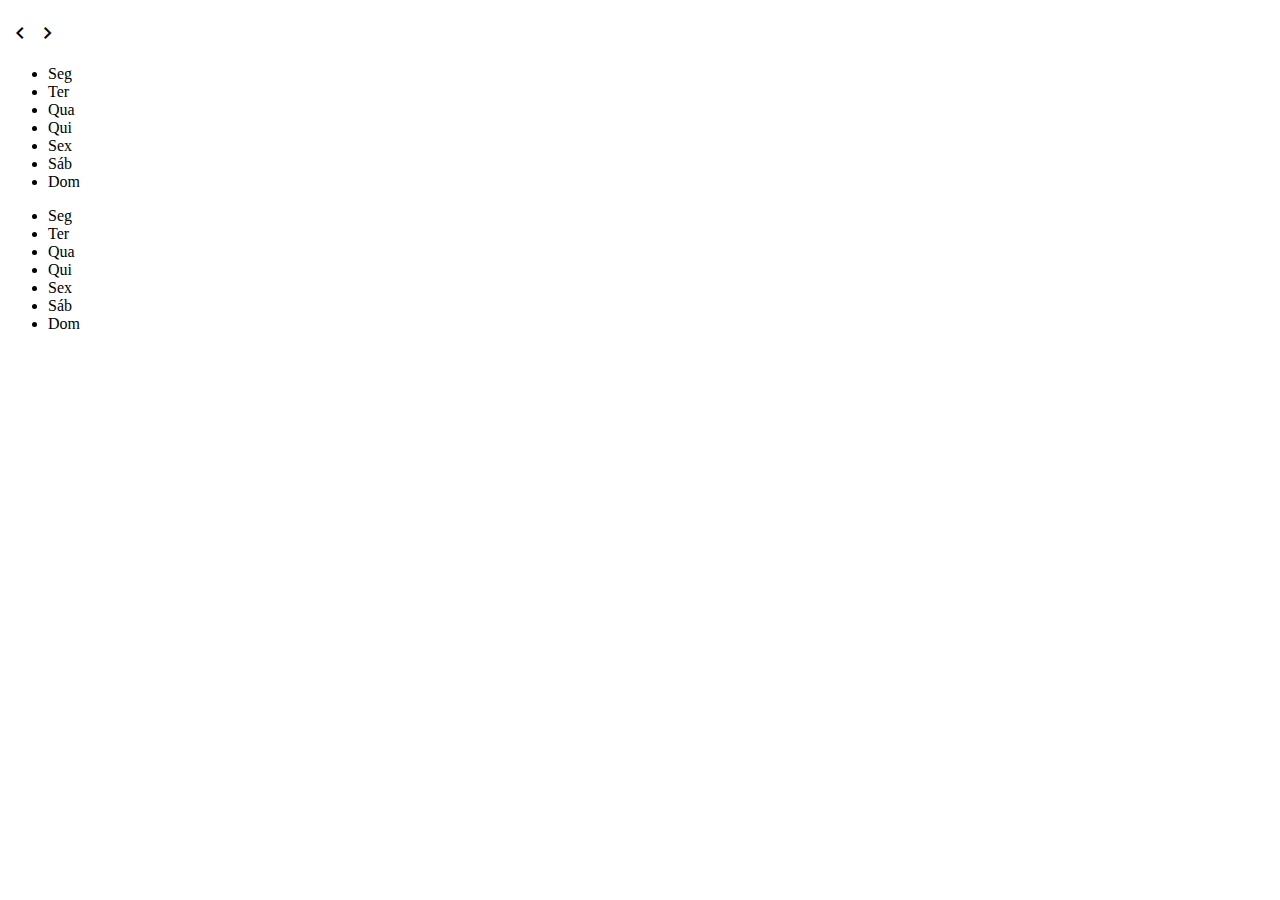
==== index.html @ b1d840e1 "Merge branch 'develop' of https://github.com/ViniMesquitaa/calendario-ifce into develop" ====
<!DOCTYPE html>
<html lang="pt-br">
  <head>
    <meta charset="UTF-8" />
    <meta name="viewport" content="width=device-width, initial-scale=1.0" />
    <link rel="stylesheet" href="./style/styles.css" />
    <link
      rel="stylesheet"
      href="https://fonts.googleapis.com/css2?family=Material+Symbols+Outlined&display=swap"
    />
    <title>Calendário Dinâmico</title>
  </head>
  <body>
    <div id="fullbody">
      <div class="wrapper">
        <div id="calendar">
          <div class="header">
            <h1 class="current-date"></h1>
            <div class="icons">
              <span id="prev" class="material-symbols-outlined"
                >chevron_left</span
              >
              <span id="next" class="material-symbols-outlined"
                >chevron_right</span
              >
            </div>
          </div>
  
          <ul class="weeks">
            <li>Seg</li>
            <li>Ter</li>
            <li>Qua</li>
            <li>Qui</li>
            <li>Sex</li>
            <li>Sáb</li>
            <li>Dom</li>
          </ul>
  
          <ul id="days" class="days">
          </ul>
        </div>

        <ul class="weeks">
          <li>Seg</li>
          <li>Ter</li>
          <li>Qua</li>
          <li>Qui</li>
          <li>Sex</li>
          <li>Sáb</li>
          <li>Dom</li>
        </ul>

        <ul id="days" class="days"></ul>
      </div>
    </div>
    

    <script src="script/script.js"></script>
  </body>
</html>
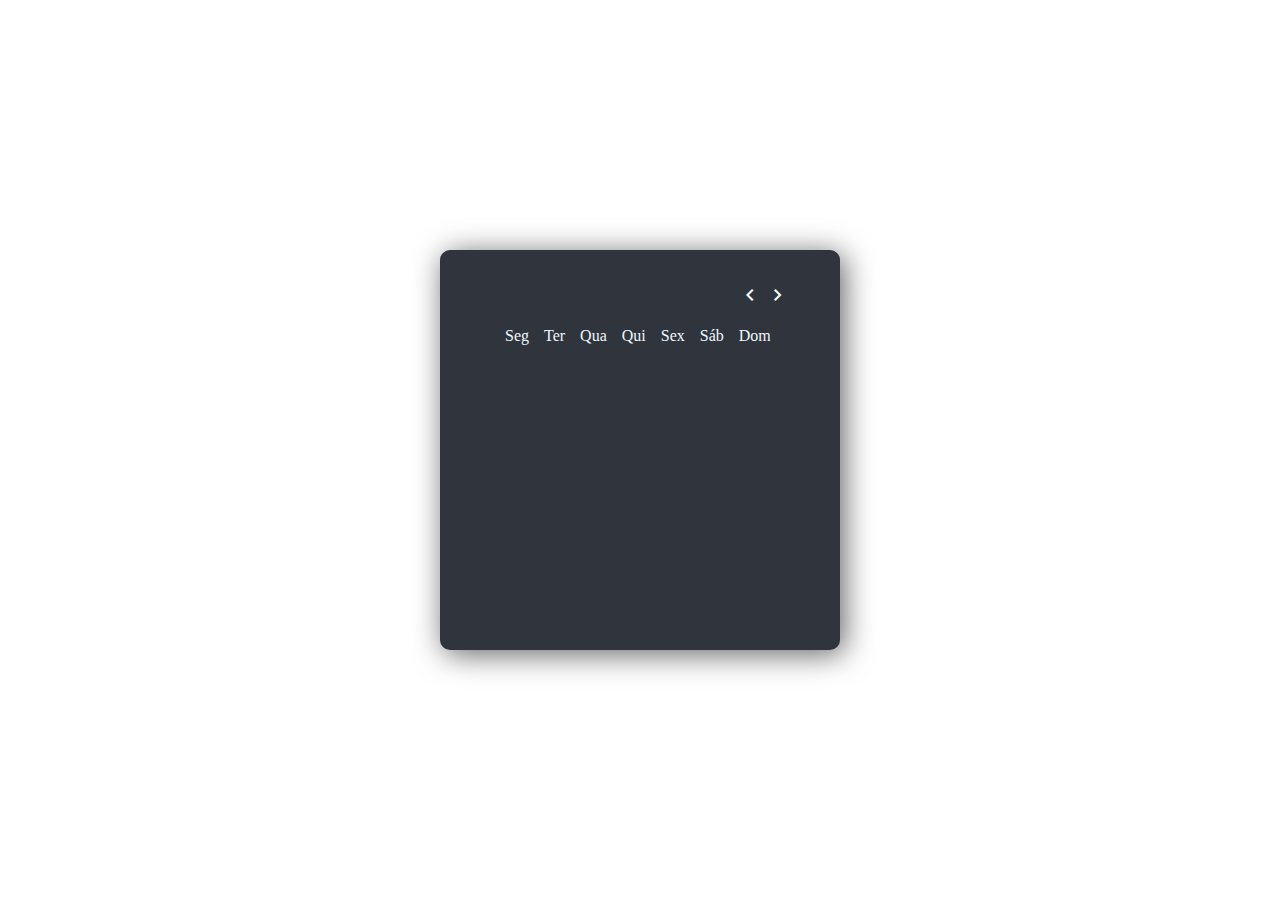
==== commit c81f87d9: "apagando a div fullbody" ====
--- a/index.html
+++ b/index.html
@@ -11,33 +11,18 @@
     <title>Calendário Dinâmico</title>
   </head>
   <body>
-    <div id="fullbody">
-      <div class="wrapper">
-        <div id="calendar">
-          <div class="header">
-            <h1 class="current-date"></h1>
-            <div class="icons">
-              <span id="prev" class="material-symbols-outlined"
-                >chevron_left</span
-              >
-              <span id="next" class="material-symbols-outlined"
-                >chevron_right</span
-              >
-            </div>
+    <div class="wrapper">
+      <div id="calendar">
+        <div class="header">
+          <h1 class="current-date"></h1>
+          <div class="icons">
+            <span id="prev" class="material-symbols-outlined"
+              >chevron_left</span
+            >
+            <span id="next" class="material-symbols-outlined"
+              >chevron_right</span
+            >
           </div>
-  
-          <ul class="weeks">
-            <li>Seg</li>
-            <li>Ter</li>
-            <li>Qua</li>
-            <li>Qui</li>
-            <li>Sex</li>
-            <li>Sáb</li>
-            <li>Dom</li>
-          </ul>
-  
-          <ul id="days" class="days">
-          </ul>
         </div>
 
         <ul class="weeks">
@@ -53,7 +38,6 @@
         <ul id="days" class="days"></ul>
       </div>
     </div>
-    
 
     <script src="script/script.js"></script>
   </body>
--- a/style/styles.css
+++ b/style/styles.css
@@ -0,0 +1,134 @@
+* {
+  margin: 0;
+  padding: 0;
+  box-sizing: border-box;
+}
+
+:root {
+  --color-primary: aliceblue;
+  --background-calendar: #2f343d;
+}
+
+body {
+  display: flex;
+  justify-content: center;
+  align-items: center;
+  height: 100vh;
+  font-family: Poppins;
+}
+
+.wrapper {
+  width: 600px;
+  height: 600px;
+  display: flex;
+  justify-content: center;
+  align-items: center;
+  background-color: var(--background-calendar);
+  border-radius: 10px;
+  box-shadow: 4px 4px 30px 0px rgba(0, 0, 0, 0.33);
+}
+
+#calendar {
+  width: 400x;
+  height: 500px;
+}
+
+.header {
+  height: 30px;
+  width: 100%;
+  display: flex;
+  color: var(--color-primary);
+  justify-content: space-between;
+  align-items: center;
+}
+
+.weeks {
+  display: flex;
+  gap: 17px;
+  font-size: 28px;
+  list-style-type: none;
+  color: var(--color-primary);
+  padding-top: 1rem;
+}
+
+#next,
+#prev {
+  cursor: pointer;
+  display: inline-block;
+  user-select: none;
+  &:hover {
+    opacity: 0.8;
+  }
+}
+
+@media (max-width: 1919px) {
+  .header {
+    height: 30px;
+    width: 300px;
+    display: flex;
+    color: var(--color-primary);
+    justify-content: space-between;
+    align-items: center;
+  }
+
+  .header h1 {
+    font-size: 25px;
+  }
+  .wrapper {
+    width: 400px;
+    height: 400px;
+    display: flex;
+    justify-content: center;
+    align-items: center;
+    border-radius: 10px;
+    box-shadow: 4px 4px 30px 0px rgba(0, 0, 0, 0.623);
+  }
+
+  #calendar {
+    width: 300px;
+    height: 400px;
+    padding-top: 2rem;
+  }
+
+  .weeks {
+    display: flex;
+    gap: 15px;
+    font-size: 16px;
+    list-style-type: none;
+    color: aliceblue;
+    padding: 15px;
+  }
+
+  .weeks li {
+    font-weight: 400;
+  }
+}
+.days {
+  display: grid;
+  grid-template-columns: repeat(7, 1fr);
+  gap: 5px;
+}
+
+.days li {
+  list-style: none;
+  text-align: center;
+  font-size: 15px;
+  color: white;
+  padding: 10px;
+  border-radius: 5px;
+  transition: background 0.5s;
+}
+
+.days li.today {
+  background-color: #806a8d;
+  font-weight: bold;
+}
+
+.days li.last-days {
+  color: rgba(255, 255, 255, 0.5);
+}
+
+.days li:hover {
+  background-color: var(--hover-color);
+  cursor: pointer;
+}
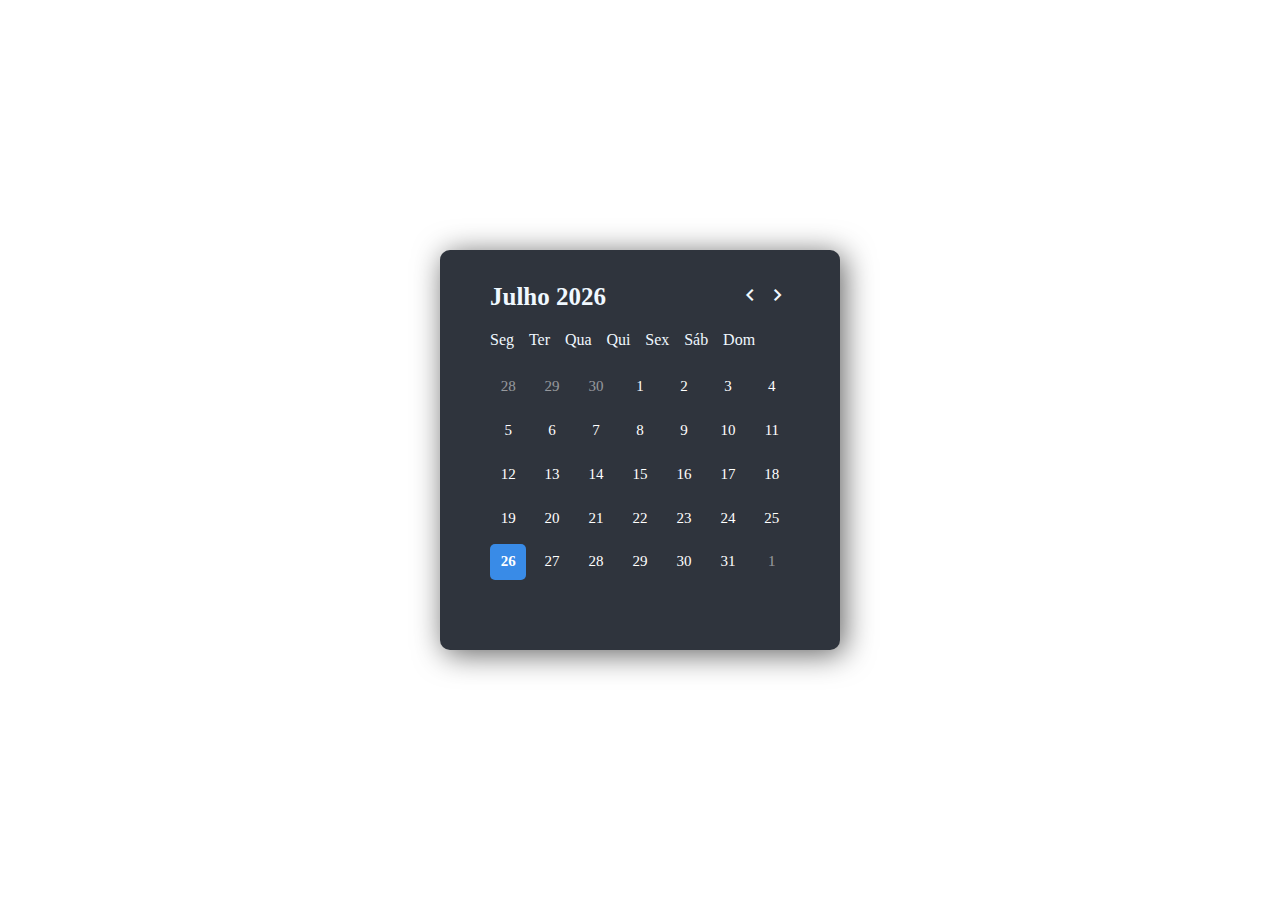
==== commit 7919d724: "consertando raiz do diretorio" ====
--- a/index.html
+++ b/index.html
@@ -16,10 +16,10 @@
         <div class="header">
           <h1 class="current-date"></h1>
           <div class="icons">
-            <span id="prev" class="material-symbols-outlined"
+            <span id="prev" class="material-symbols-outlined" onclick="navigate(-1)"
               >chevron_left</span
             >
-            <span id="next" class="material-symbols-outlined"
+            <span id="next" class="material-symbols-outlined" onclick="navigate(1)"
               >chevron_right</span
             >
           </div>
--- a/style/styles.css
+++ b/style/styles.css
@@ -44,11 +44,12 @@
 
 .weeks {
   display: flex;
-  gap: 17px;
+  gap: 16px;
   font-size: 28px;
   list-style-type: none;
+
   color: var(--color-primary);
-  padding-top: 1rem;
+  padding: 1.2rem 0 1.2rem 0;
 }
 
 #next,
@@ -59,6 +60,36 @@
   &:hover {
     opacity: 0.8;
   }
+}
+.days {
+  display: grid;
+  grid-template-columns: repeat(7, 1fr);  
+  justify-content: center;
+  align-items: center;
+}
+
+.days li {
+  list-style: none;
+  text-align: center;
+  font-size: 24px;
+  color: white;
+  padding: 1.2rem;
+  border-radius: 5px;
+  transition: background 0.5s;  
+}
+
+.days li.today {
+  background-color: #398be7;
+  font-weight: 600;
+}
+
+.days li.last-days {
+  color: rgba(255, 255, 255, 0.5);
+}
+
+.days li:hover {
+  background-color: var(--hover-color);
+  cursor: pointer;
 }
 
 @media (max-width: 1919px) {
@@ -92,43 +123,32 @@
 
   .weeks {
     display: flex;
-    gap: 15px;
+    gap: 14.9px;
     font-size: 16px;
     list-style-type: none;
     color: aliceblue;
-    padding: 15px;
+   
   }
 
   .weeks li {
     font-weight: 400;
   }
+
+  .days {
+    display: grid;
+    grid-template-columns: repeat(7, 1fr);
+    gap: 7.7px;
+    justify-content: center;
+    align-items: center;
+  }
+
+  .days li {
+    list-style: none;
+    text-align: center;
+    font-size: 15px;
+    color: white;
+    padding: 0.6rem;
+    border-radius: 5px;
+    transition: background 0.5s;
+  }
 }
-.days {
-  display: grid;
-  grid-template-columns: repeat(7, 1fr);
-  gap: 5px;
-}
-
-.days li {
-  list-style: none;
-  text-align: center;
-  font-size: 15px;
-  color: white;
-  padding: 10px;
-  border-radius: 5px;
-  transition: background 0.5s;
-}
-
-.days li.today {
-  background-color: #806a8d;
-  font-weight: bold;
-}
-
-.days li.last-days {
-  color: rgba(255, 255, 255, 0.5);
-}
-
-.days li:hover {
-  background-color: var(--hover-color);
-  cursor: pointer;
-}
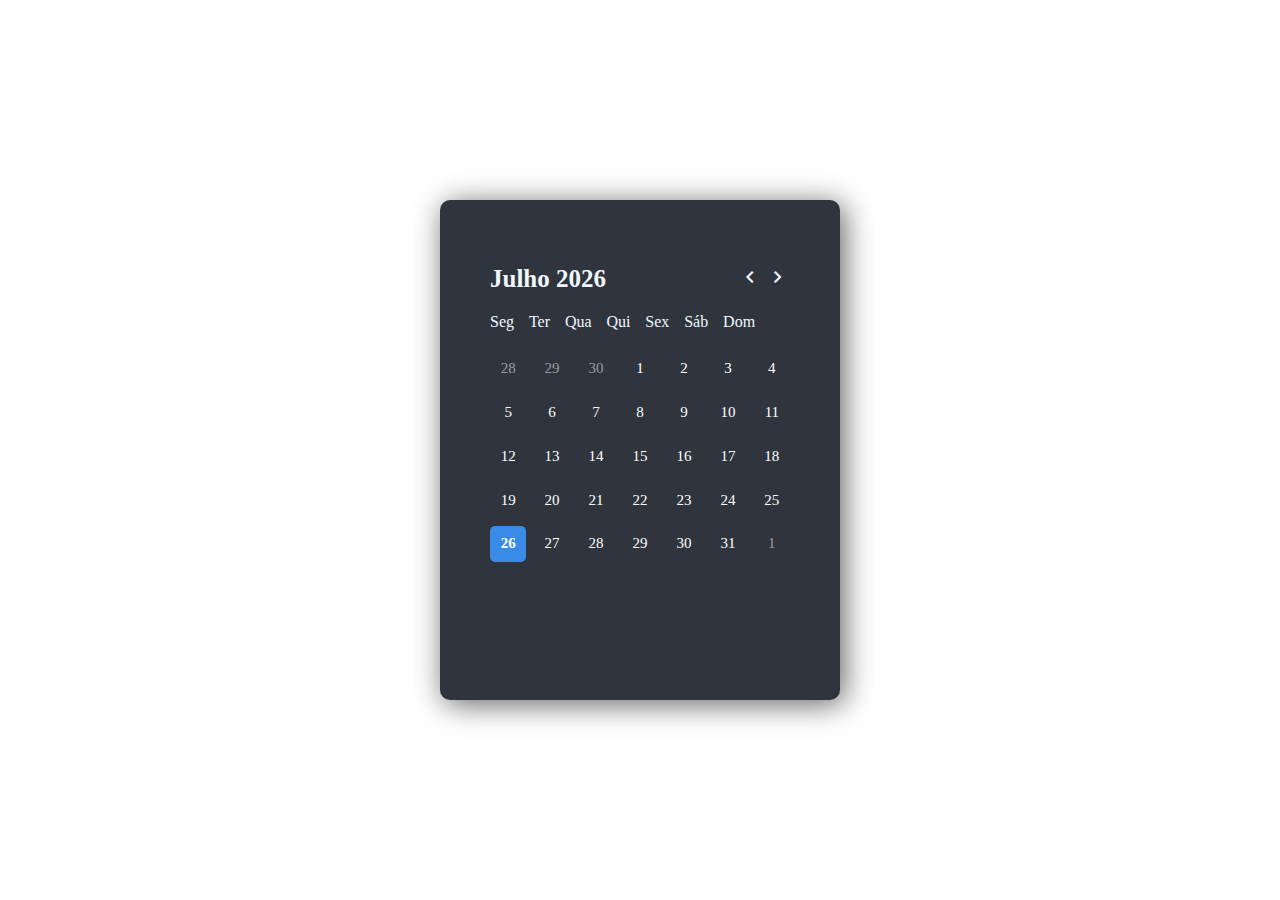
==== commit 6a2feb11: "add event onclick on buttons" ====
--- a/index.html
+++ b/index.html
@@ -16,10 +16,16 @@
         <div class="header">
           <h1 class="current-date"></h1>
           <div class="icons">
-            <span id="prev" class="material-symbols-outlined" onclick="navigate(-1)"
+            <span
+              id="prev"
+              class="material-symbols-outlined"
+              onclick="navigate(-1)"
               >chevron_left</span
             >
-            <span id="next" class="material-symbols-outlined" onclick="navigate(1)"
+            <span
+              id="next"
+              class="material-symbols-outlined"
+              onclick="navigate(1)"
               >chevron_right</span
             >
           </div>
--- a/style/styles.css
+++ b/style/styles.css
@@ -19,10 +19,10 @@
 
 .wrapper {
   width: 600px;
-  height: 600px;
+  height: 700px;
   display: flex;
   justify-content: center;
-  align-items: center;
+  padding-top: 4rem;
   background-color: var(--background-calendar);
   border-radius: 10px;
   box-shadow: 4px 4px 30px 0px rgba(0, 0, 0, 0.33);
@@ -107,10 +107,10 @@
   }
   .wrapper {
     width: 400px;
-    height: 400px;
+    height: 500px;
     display: flex;
     justify-content: center;
-    align-items: center;
+    
     border-radius: 10px;
     box-shadow: 4px 4px 30px 0px rgba(0, 0, 0, 0.623);
   }
@@ -118,7 +118,7 @@
   #calendar {
     width: 300px;
     height: 400px;
-    padding-top: 2rem;
+    
   }
 
   .weeks {
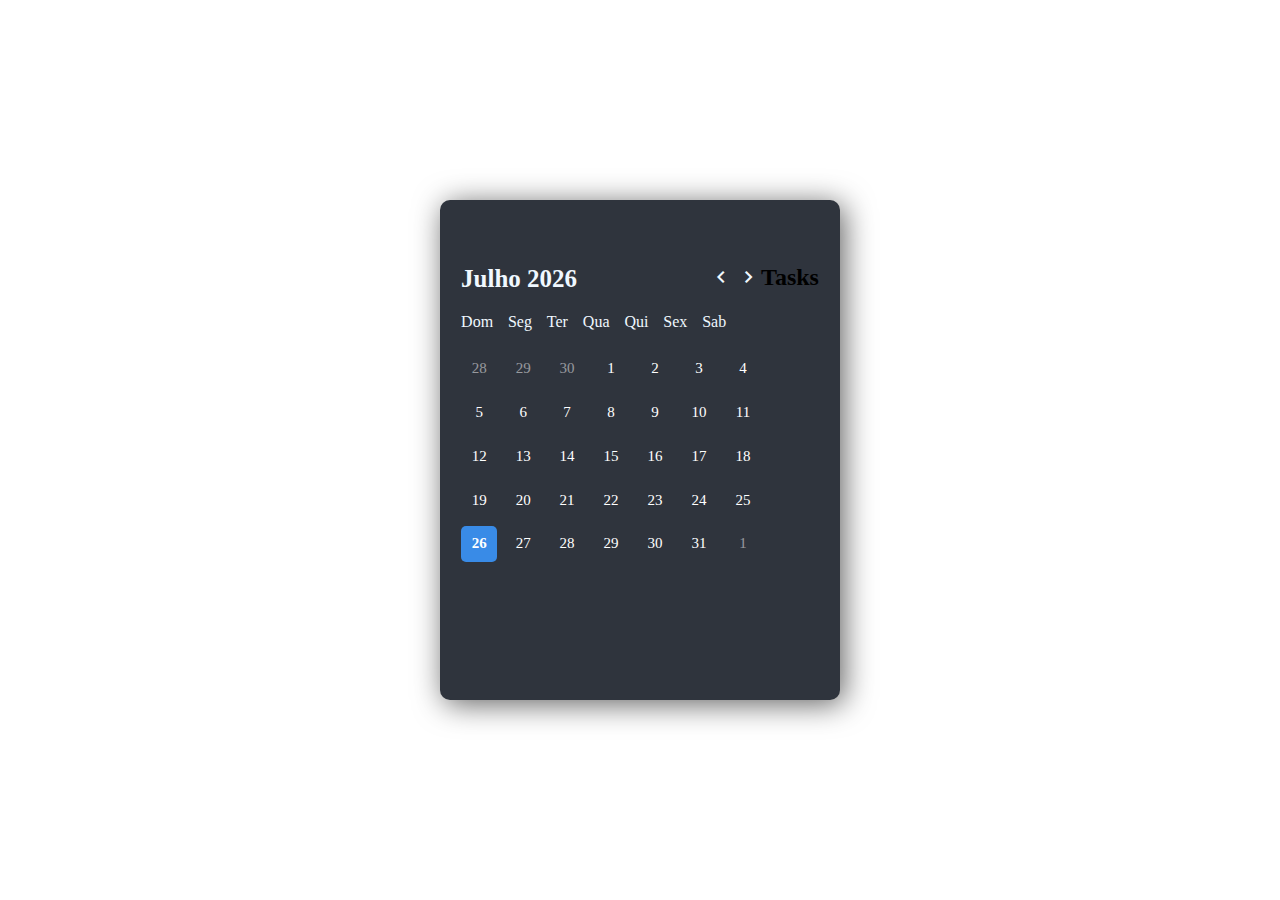
==== commit f265048e: "Adicionando as tas e arrumando os dias de semana" ====
--- a/index.html
+++ b/index.html
@@ -30,20 +30,28 @@
             >
           </div>
         </div>
+        
 
         <ul class="weeks">
+          <li>Dom</li>
           <li>Seg</li>
           <li>Ter</li>
           <li>Qua</li>
           <li>Qui</li>
           <li>Sex</li>
-          <li>Sáb</li>
-          <li>Dom</li>
+          <li>Sab</li>
         </ul>
 
         <ul id="days" class="days"></ul>
       </div>
+
+      <div id="show-tasks">
+        <div class="header-tasks">
+          <h2>Tasks</h2>
+        </div>
+      </div>
     </div>
+     
 
     <script src="script/script.js"></script>
   </body>
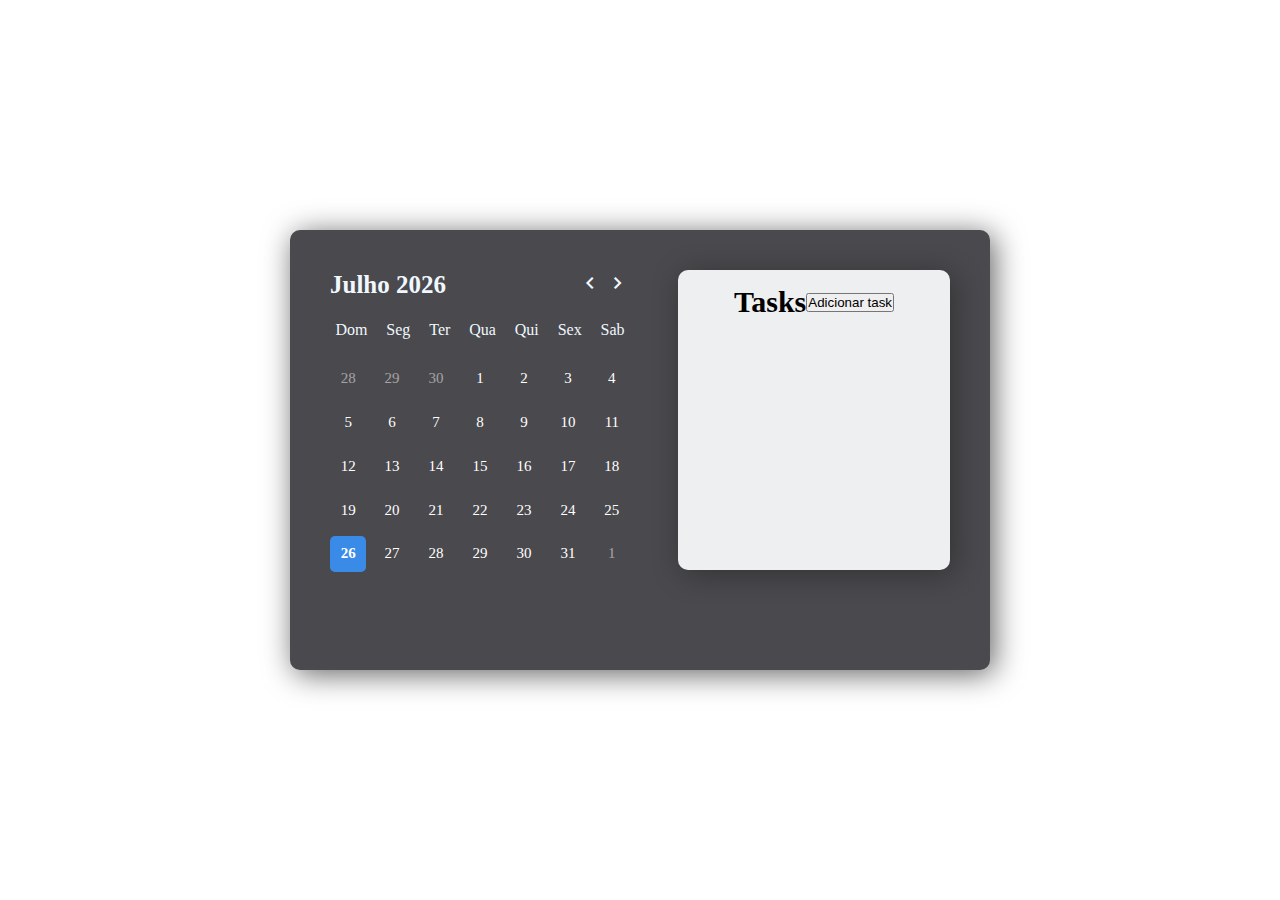
==== commit b6999f7b: "Função addTask (incompleta)" ====
--- a/index.html
+++ b/index.html
@@ -48,6 +48,7 @@
       <div id="show-tasks">
         <div class="header-tasks">
           <h2>Tasks</h2>
+          <button type="button" id="btnAddTask" onclick="addTask()">Adicionar task</button>
         </div>
       </div>
     </div>
--- a/style/styles.css
+++ b/style/styles.css
@@ -1,3 +1,5 @@
+@import url('https://fonts.googleapis.com/css2?family=Poppins:ital,wght@0,100;0,200;0,300;0,400;0,500;0,600;0,700;0,800;0,900;1,100;1,200;1,300;1,400;1,500;1,600;1,700;1,800;1,900&display=swap');
+
 * {
   margin: 0;
   padding: 0;
@@ -6,7 +8,7 @@
 
 :root {
   --color-primary: aliceblue;
-  --background-calendar: #2f343d;
+  --background-calendar: #4a494d;
 }
 
 body {
@@ -14,7 +16,6 @@
   justify-content: center;
   align-items: center;
   height: 100vh;
-  font-family: Poppins;
 }
 
 .wrapper {
@@ -106,32 +107,32 @@
     font-size: 25px;
   }
   .wrapper {
-    width: 400px;
-    height: 500px;
+    width: 700px;
+    height:440px;
     display: flex;
-    justify-content: center;
-    
+    justify-content: start;
     border-radius: 10px;
     box-shadow: 4px 4px 30px 0px rgba(0, 0, 0, 0.623);
+    padding: 40px;
   }
 
   #calendar {
     width: 300px;
     height: 400px;
-    
   }
 
   .weeks {
     display: flex;
+    justify-content: center;
     gap: 14.9px;
     font-size: 16px;
     list-style-type: none;
     color: aliceblue;
-   
   }
 
   .weeks li {
     font-weight: 400;
+    padding: 2px;
   }
 
   .days {
@@ -140,6 +141,7 @@
     gap: 7.7px;
     justify-content: center;
     align-items: center;
+    
   }
 
   .days li {
@@ -151,4 +153,31 @@
     border-radius: 5px;
     transition: background 0.5s;
   }
+
+  #show-tasks{
+    width: 300px;
+    height: 300px;
+    background-color: #eeeff1;
+    border-radius: 10px;
+    display: flex;
+    justify-content: center;
+    margin-left: 3rem;
+    box-shadow: 4px 4px 30px 0px rgba(0, 0, 0, 0.33);
+
+
+  }
+
+  .header-tasks{
+    height: 30px;
+    width: 100%;
+    display: flex;
+    justify-content: center;
+    align-items: center;
+    padding: 2rem;
+  }
+
+  .header-tasks h2{
+    font-size: 30px;
+  }
+  
 }
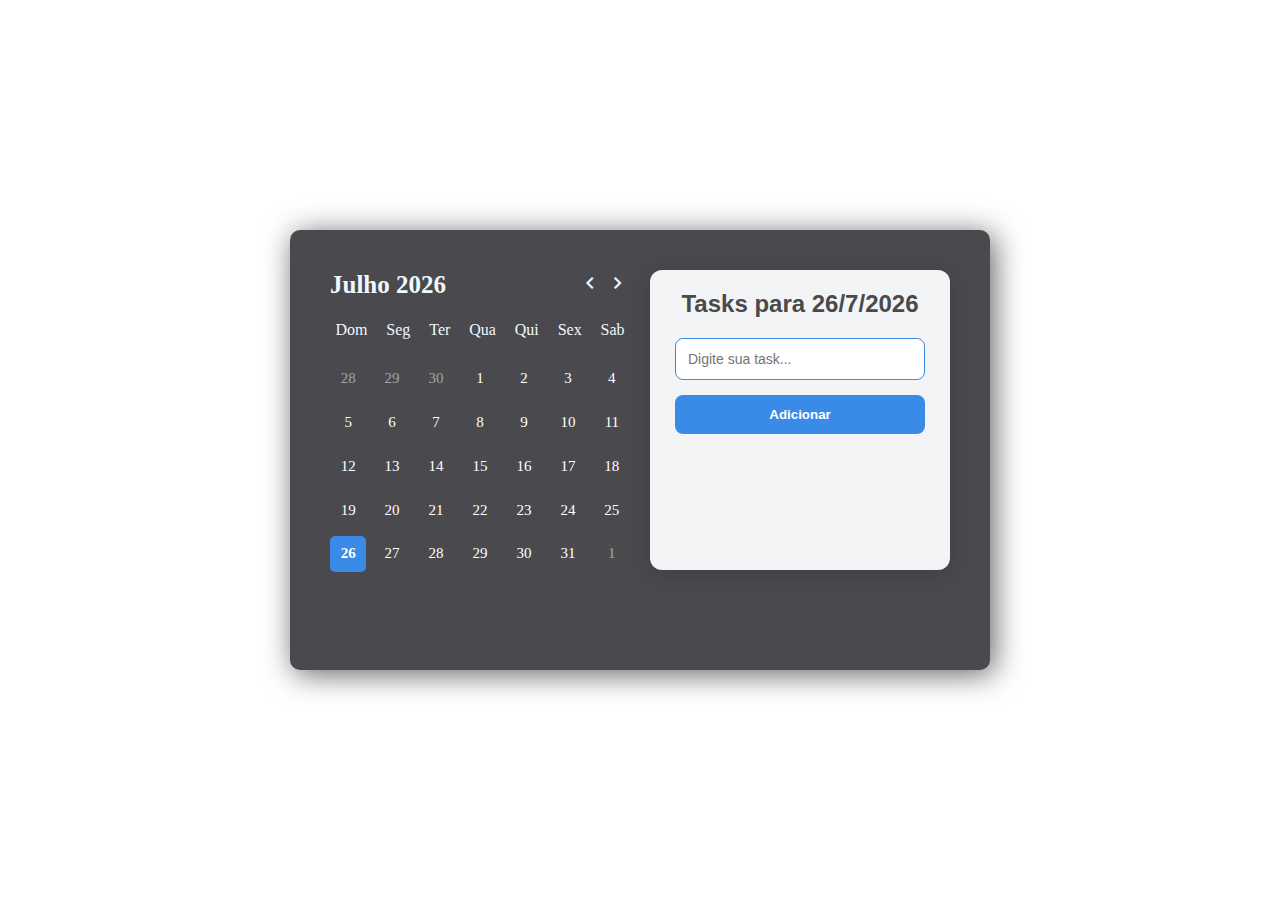
==== commit e6732678: "adicionando tudo - durante live coding" ====
--- a/index.html
+++ b/index.html
@@ -46,9 +46,9 @@
       </div>
 
       <div id="show-tasks">
-        <div class="header-tasks">
-          <h2>Tasks</h2>
-          <button type="button" id="btnAddTask" onclick="addTask()">Adicionar task</button>
+        <div class="header-tasks">   
+            <button type="button" id="btnAddTask" onclick="addTask()">Adicionar task</button>
+          </div>
         </div>
       </div>
     </div>
--- a/style/styles.css
+++ b/style/styles.css
@@ -1,4 +1,4 @@
-@import url('https://fonts.googleapis.com/css2?family=Poppins:ital,wght@0,100;0,200;0,300;0,400;0,500;0,600;0,700;0,800;0,900;1,100;1,200;1,300;1,400;1,500;1,600;1,700;1,800;1,900&display=swap');
+@import url("https://fonts.googleapis.com/css2?family=Poppins:ital,wght@0,100;0,200;0,300;0,400;0,500;0,600;0,700;0,800;0,900;1,100;1,200;1,300;1,400;1,500;1,600;1,700;1,800;1,900&display=swap");
 
 * {
   margin: 0;
@@ -64,7 +64,7 @@
 }
 .days {
   display: grid;
-  grid-template-columns: repeat(7, 1fr);  
+  grid-template-columns: repeat(7, 1fr);
   justify-content: center;
   align-items: center;
 }
@@ -76,7 +76,7 @@
   color: white;
   padding: 1.2rem;
   border-radius: 5px;
-  transition: background 0.5s;  
+  transition: background 0.5s;
 }
 
 .days li.today {
@@ -108,7 +108,7 @@
   }
   .wrapper {
     width: 700px;
-    height:440px;
+    height: 440px;
     display: flex;
     justify-content: start;
     border-radius: 10px;
@@ -141,7 +141,6 @@
     gap: 7.7px;
     justify-content: center;
     align-items: center;
-    
   }
 
   .days li {
@@ -154,30 +153,130 @@
     transition: background 0.5s;
   }
 
-  #show-tasks{
+  /* Container das tasks */
+  #show-tasks {
     width: 300px;
     height: 300px;
-    background-color: #eeeff1;
-    border-radius: 10px;
-    display: flex;
+    background-color: #f3f4f6; /* Cor de fundo suave */
+    border-radius: 12px;
+    display: flex;
+    flex-direction: column;
+    margin-left: 20px;
+    padding: 20px;
+    box-shadow: 0 4px 20px rgba(0, 0, 0, 0.15);
+    overflow-y: auto; /* Permite rolar se houver muitas tarefas */
+    font-family: "Arial", sans-serif;
+    overflow-x: hidden; /* Remove a rolagem horizontal */
+  }
+
+  .header-tasks {
+    width: 100%;
+    display: flex;
+    flex-direction: column;
     justify-content: center;
-    margin-left: 3rem;
-    box-shadow: 4px 4px 30px 0px rgba(0, 0, 0, 0.33);
-
-
-  }
-
-  .header-tasks{
-    height: 30px;
-    width: 100%;
-    display: flex;
-    justify-content: center;
-    align-items: center;
-    padding: 2rem;
-  }
-
-  .header-tasks h2{
-    font-size: 30px;
-  }
-  
-}
+    align-items: center;
+    margin-bottom: 15px;
+  }
+
+  .header-tasks h2 {
+    font-size: 24px;
+    color: #4a4a4a; /* Cor de texto suave */
+    font-weight: 600;
+    margin: 0;
+  }
+
+  .task-day {
+    background: linear-gradient(135deg, #9e67e0, #6c3db9) !important;
+    font-weight: bold;
+    color: white;
+    border-radius: 5px;
+    padding: 5px;
+  }
+
+  .task-list {
+    list-style: none;
+    padding: 0;
+    margin: 0;
+    display: flex;
+    flex-direction: column;
+    gap: 15px; /* Maior espaçamento entre as tarefas */
+    max-height: 250px;
+    overflow-y: auto; /* Scroll vertical se necessário */
+    width: 100%; /* Garante que a lista de tarefas ocupe toda a largura */
+  }
+
+  .task-list li {
+    display: flex;
+    justify-content: space-between;
+    align-items: center;
+    background-color: #ffffff;
+    padding: 12px 18px;
+    border-radius: 8px;
+    font-size: 16px;
+    color: #555;
+    box-shadow: 0 2px 10px rgba(0, 0, 0, 0.1);
+    transition: background-color 0.3s ease, transform 0.2s;
+    width: 100%; /* Garante que cada item ocupe 100% da largura disponível */
+  }
+
+  .task-list li:hover {
+    background-color: #f4f4f4;
+    transform: translateY(-2px); /* Efeito de leve elevação */
+  }
+
+  .task-list li button {
+    background-color: transparent;
+    border: none;
+    color: #ff5252;
+    font-size: 18px;
+    cursor: pointer;
+    transition: color 0.3s ease;
+  }
+
+  .task-list li button:hover {
+    color: #e53935;
+  }
+
+  .task-input {
+    display: flex;
+    flex-direction: column;
+    gap: 15px;
+    margin-top: 20px;
+  }
+
+  .header-tasks-title {
+    display: flex;
+    flex-direction: column;
+  }
+
+  .task-input input {
+    padding: 12px;
+
+    border: 1px solid #ddd;
+    border-radius: 8px;
+    width: 250px;
+    font-size: 14px;
+    color: #555;
+    transition: border-color 0.3s ease;
+  }
+
+  .task-input input:focus {
+    outline: none;
+    border-color: #398be7;
+  }
+
+  .task-input button {
+    padding: 12px 24px;
+    background-color: #398be7;
+    color: white;
+    border: none;
+    border-radius: 8px;
+    cursor: pointer;
+    font-weight: 600;
+    transition: background-color 0.3s ease;
+  }
+
+  .task-input button:hover {
+    background-color: #2967d4;
+  }
+}
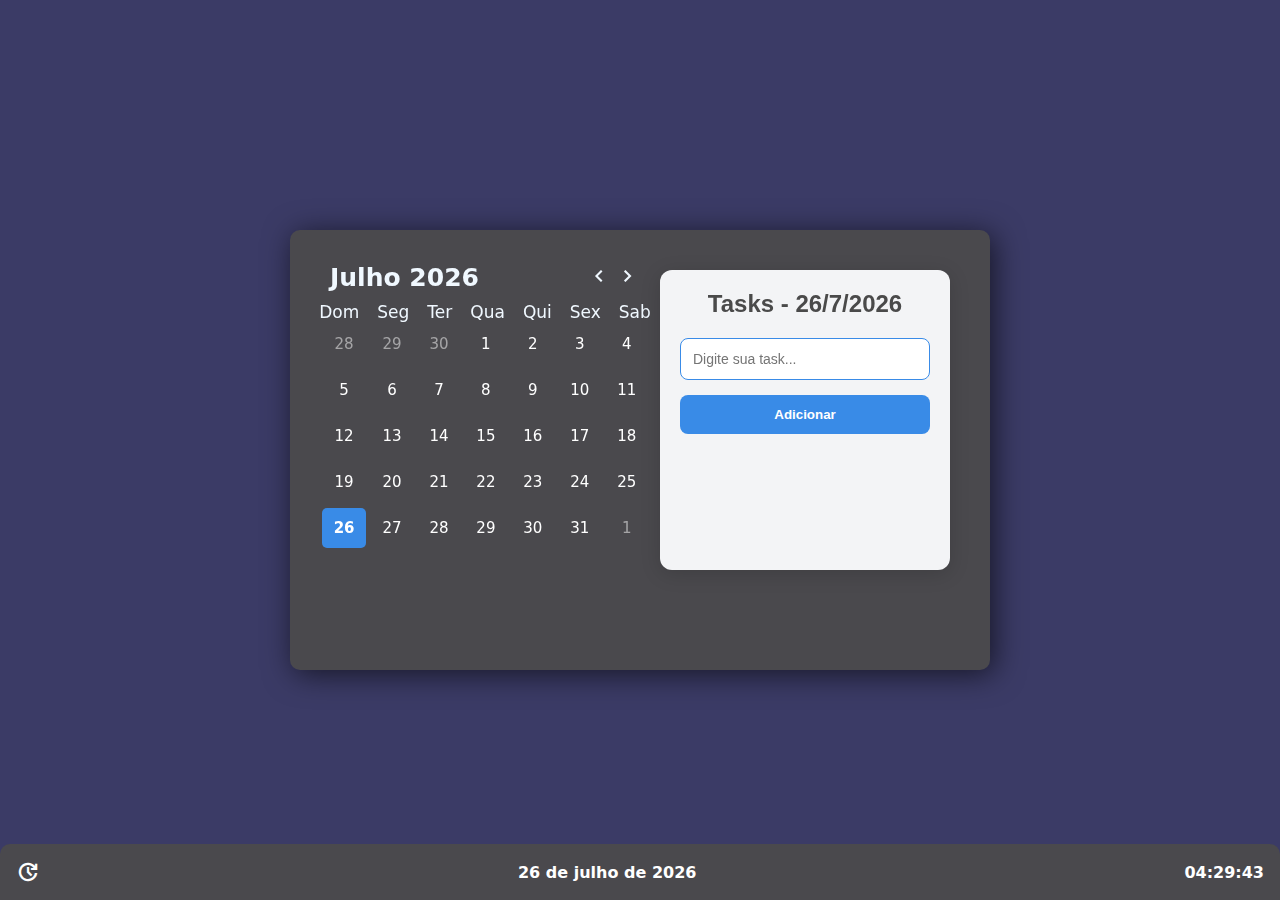
==== commit 8d96b8ec: "modificaçoes finais, estilizações, roda pé, função e responsividade" ====
--- a/index.html
+++ b/index.html
@@ -46,14 +46,26 @@
       </div>
 
       <div id="show-tasks">
-        <div class="header-tasks">   
-            <button type="button" id="btnAddTask" onclick="addTask()">Adicionar task</button>
-          </div>
+        <div class="header-tasks">
+          <h2>Tasks</h2>
+          <button type="button" id="btnAddTask" onclick="addTask()">Adicionar task</button>
         </div>
       </div>
     </div>
-     
+
+    
+    <div class="footer">
+      <div class="icons-footer">
+
+        <span class="material-symbols-outlined" id="today-btn">
+          update
+          </span>
+      </div>
+      <span id="current-date"></span>
+      <span id="current-time"></span> <!-- Aqui será exibido o horário atual -->
+    </div>
+    
 
     <script src="script/script.js"></script>
   </body>
-</html>
+</html>--- a/style/styles.css
+++ b/style/styles.css
@@ -1,5 +1,3 @@
-@import url("https://fonts.googleapis.com/css2?family=Poppins:ital,wght@0,100;0,200;0,300;0,400;0,500;0,600;0,700;0,800;0,900;1,100;1,200;1,300;1,400;1,500;1,600;1,700;1,800;1,900&display=swap");
-
 * {
   margin: 0;
   padding: 0;
@@ -15,23 +13,30 @@
   display: flex;
   justify-content: center;
   align-items: center;
+  backdrop-filter: blur(190px);
+  background-color: rgb(59, 59, 102);
   height: 100vh;
+  font-family: system-ui;
 }
 
 .wrapper {
-  width: 600px;
-  height: 700px;
-  display: flex;
-  justify-content: center;
-  padding-top: 4rem;
   background-color: var(--background-calendar);
+  width: 700px;
+  height: 440px;
+  display: flex;
+  justify-content: start;
   border-radius: 10px;
-  box-shadow: 4px 4px 30px 0px rgba(0, 0, 0, 0.33);
+  box-shadow: 4px 4px 30px 0px rgba(0, 0, 0, 0.623);
+  padding: 40px;
+}
+
+#prev, #next {
+  cursor: pointer;
 }
 
 #calendar {
-  width: 400x;
-  height: 500px;
+  width: 310px;
+  height: 410px;
 }
 
 .header {
@@ -41,30 +46,31 @@
   color: var(--color-primary);
   justify-content: space-between;
   align-items: center;
+  padding-bottom: 15px;
+}
+
+.header h1 {
+  font-size: 25px;
 }
 
 .weeks {
   display: flex;
-  gap: 16px;
-  font-size: 28px;
+  justify-content: center;
+  gap: 14px;
+  font-size: 17px;
   list-style-type: none;
-
-  color: var(--color-primary);
-  padding: 1.2rem 0 1.2rem 0;
-}
-
-#next,
-#prev {
-  cursor: pointer;
-  display: inline-block;
-  user-select: none;
-  &:hover {
-    opacity: 0.8;
-  }
-}
+  color: aliceblue;
+}
+
+.weeks li {
+  font-weight: 400;
+  padding: 2px;
+}
+
 .days {
   display: grid;
   grid-template-columns: repeat(7, 1fr);
+  gap: 5.5px;
   justify-content: center;
   align-items: center;
 }
@@ -72,9 +78,9 @@
 .days li {
   list-style: none;
   text-align: center;
-  font-size: 24px;
-  color: white;
-  padding: 1.2rem;
+  font-size: 15px;
+  color: white;
+  padding: 0.7rem;
   border-radius: 5px;
   transition: background 0.5s;
 }
@@ -93,190 +99,176 @@
   cursor: pointer;
 }
 
-@media (max-width: 1919px) {
-  .header {
-    height: 30px;
-    width: 300px;
-    display: flex;
-    color: var(--color-primary);
-    justify-content: space-between;
-    align-items: center;
-  }
-
-  .header h1 {
-    font-size: 25px;
-  }
-  .wrapper {
-    width: 700px;
-    height: 440px;
-    display: flex;
-    justify-content: start;
-    border-radius: 10px;
-    box-shadow: 4px 4px 30px 0px rgba(0, 0, 0, 0.623);
-    padding: 40px;
-  }
-
-  #calendar {
-    width: 300px;
-    height: 400px;
-  }
-
-  .weeks {
-    display: flex;
-    justify-content: center;
-    gap: 14.9px;
-    font-size: 16px;
-    list-style-type: none;
-    color: aliceblue;
-  }
-
-  .weeks li {
-    font-weight: 400;
-    padding: 2px;
-  }
-
-  .days {
-    display: grid;
-    grid-template-columns: repeat(7, 1fr);
-    gap: 7.7px;
-    justify-content: center;
-    align-items: center;
-  }
-
-  .days li {
-    list-style: none;
-    text-align: center;
-    font-size: 15px;
-    color: white;
-    padding: 0.6rem;
-    border-radius: 5px;
-    transition: background 0.5s;
-  }
-
-  /* Container das tasks */
-  #show-tasks {
-    width: 300px;
-    height: 300px;
-    background-color: #f3f4f6; /* Cor de fundo suave */
-    border-radius: 12px;
-    display: flex;
-    flex-direction: column;
-    margin-left: 20px;
-    padding: 20px;
-    box-shadow: 0 4px 20px rgba(0, 0, 0, 0.15);
-    overflow-y: auto; /* Permite rolar se houver muitas tarefas */
-    font-family: "Arial", sans-serif;
-    overflow-x: hidden; /* Remove a rolagem horizontal */
-  }
-
-  .header-tasks {
-    width: 100%;
-    display: flex;
-    flex-direction: column;
-    justify-content: center;
-    align-items: center;
-    margin-bottom: 15px;
-  }
-
-  .header-tasks h2 {
-    font-size: 24px;
-    color: #4a4a4a; /* Cor de texto suave */
-    font-weight: 600;
-    margin: 0;
-  }
-
-  .task-day {
-    background: linear-gradient(135deg, #9e67e0, #6c3db9) !important;
-    font-weight: bold;
-    color: white;
-    border-radius: 5px;
-    padding: 5px;
-  }
-
-  .task-list {
-    list-style: none;
-    padding: 0;
-    margin: 0;
-    display: flex;
-    flex-direction: column;
-    gap: 15px; /* Maior espaçamento entre as tarefas */
-    max-height: 250px;
-    overflow-y: auto; /* Scroll vertical se necessário */
-    width: 100%; /* Garante que a lista de tarefas ocupe toda a largura */
-  }
-
-  .task-list li {
-    display: flex;
-    justify-content: space-between;
-    align-items: center;
-    background-color: #ffffff;
-    padding: 12px 18px;
-    border-radius: 8px;
-    font-size: 16px;
-    color: #555;
-    box-shadow: 0 2px 10px rgba(0, 0, 0, 0.1);
-    transition: background-color 0.3s ease, transform 0.2s;
-    width: 100%; /* Garante que cada item ocupe 100% da largura disponível */
-  }
-
-  .task-list li:hover {
-    background-color: #f4f4f4;
-    transform: translateY(-2px); /* Efeito de leve elevação */
-  }
-
-  .task-list li button {
-    background-color: transparent;
-    border: none;
-    color: #ff5252;
-    font-size: 18px;
-    cursor: pointer;
-    transition: color 0.3s ease;
-  }
-
-  .task-list li button:hover {
-    color: #e53935;
-  }
-
-  .task-input {
-    display: flex;
-    flex-direction: column;
-    gap: 15px;
-    margin-top: 20px;
-  }
-
-  .header-tasks-title {
-    display: flex;
-    flex-direction: column;
-  }
-
-  .task-input input {
-    padding: 12px;
-
-    border: 1px solid #ddd;
-    border-radius: 8px;
-    width: 250px;
-    font-size: 14px;
-    color: #555;
-    transition: border-color 0.3s ease;
-  }
-
-  .task-input input:focus {
-    outline: none;
-    border-color: #398be7;
-  }
-
-  .task-input button {
-    padding: 12px 24px;
-    background-color: #398be7;
-    color: white;
-    border: none;
-    border-radius: 8px;
-    cursor: pointer;
-    font-weight: 600;
-    transition: background-color 0.3s ease;
-  }
-
-  .task-input button:hover {
-    background-color: #2967d4;
-  }
-}
+#show-tasks {
+  width: 300px;
+  height: 300px;
+  background-color: #f3f4f6;
+  border-radius: 12px;
+  display: flex;
+  flex-direction: column;
+  margin-left: 20px;
+  padding: 20px;
+  box-shadow: 0 4px 20px rgba(0, 0, 0, 0.15);
+  overflow-y: auto;
+  font-family: "Arial", sans-serif;
+  overflow-x: hidden;
+}
+
+.header-tasks {
+  width: 100%;
+  display: flex;
+  flex-direction: column;
+  justify-content: center;
+  align-items: center;
+  margin-bottom: 15px;
+}
+
+.header-tasks h2 {
+  font-size: 24px;
+  color: #4a4a4a;
+  font-weight: 600;
+  margin: 0;
+}
+
+.task-day {
+  background: linear-gradient(135deg, #9e67e0, #6c3db9) !important;
+  font-weight: bold;
+  color: white;
+  border-radius: 5px;
+  padding: 5px;
+}
+
+.task-list {
+  list-style: none;
+  padding: 0;
+  margin: 0;
+  display: flex;
+  flex-direction: column;
+  gap: 15px;
+  max-height: 250px;
+  overflow-y: auto;
+  width: 100%;
+}
+
+.task-list li {
+  display: flex;
+  justify-content: space-between;
+  align-items: center;
+  background-color: #ecebeb;
+  padding: 12px 18px;
+  border-radius: 8px;
+  font-size: 16px;
+  color: #555;
+  border: 1px solid #f1f0f0;
+  box-shadow: 0 2px 10px rgba(0, 0, 0, 0.1);
+  transition: background-color 0.3s ease, transform 0.2s;
+  transform: translateY(-2px);
+  width: 100%;
+}
+
+.task-list li:hover {
+  background-color: #f4f4f4;
+}
+
+.task-list li button {
+  background-color: transparent;
+  border: none;
+  color: #ff5252;
+  font-size: 15px;
+  cursor: pointer;
+  transition: color 0.3s ease;
+}
+
+.task-list li button:hover {
+  color: #e53935;
+}
+
+/* Estilo do ícone e hora na tarefa */
+.task-time {
+  font-size: 12px;
+  color: #8b8b8b;
+  display: flex;
+  align-items: center;
+  gap: 5px;
+}
+
+.task-time .material-symbols-outlined {
+  font-size: 14px;
+  color: #8b8b8b;
+}
+
+.task-input {
+  display: flex;
+  flex-direction: column;
+  gap: 15px;
+  margin-top: 20px;
+}
+
+.task-input input {
+  padding: 12px;
+  border: 1px solid #ddd;
+  border-radius: 8px;
+  width: 250px;
+  font-size: 14px;
+  color: #555;
+  transition: border-color 0.3s ease;
+}
+
+.task-input input:focus {
+  outline: none;
+  border-color: #398be7;
+}
+
+.task-input button {
+  padding: 12px 24px;
+  background-color: #398be7;
+  color: white;
+  border: none;
+  border-radius: 8px;
+  cursor: pointer;
+  font-weight: 600;
+  transition: background-color 0.3s ease;
+}
+
+.task-input button:hover {
+  opacity: 0.8;
+}
+
+#today-btn {
+  color: white;
+  cursor: pointer;
+  font-weight: 500;
+}
+
+.icons-footer {
+  display: flex;
+  justify-content: center;
+  align-items: center;
+  color: white;
+  gap: 5px;
+}
+
+.footer {
+  width: 100%;
+  display: flex;
+  justify-content: space-between;
+  align-items: center;
+  padding: 1rem;
+  background-color: var(--background-calendar);
+  border-radius: 10px 10px 0 0;
+  position: absolute;
+  bottom: 0;
+}
+
+#current-date {
+  font-size: 16px;
+  color: white;
+  font-weight: bold;
+}
+
+#current-time {
+  font-size: 16px;
+  color: white;
+  font-weight: bold;
+  padding-left: 10px;
+}
